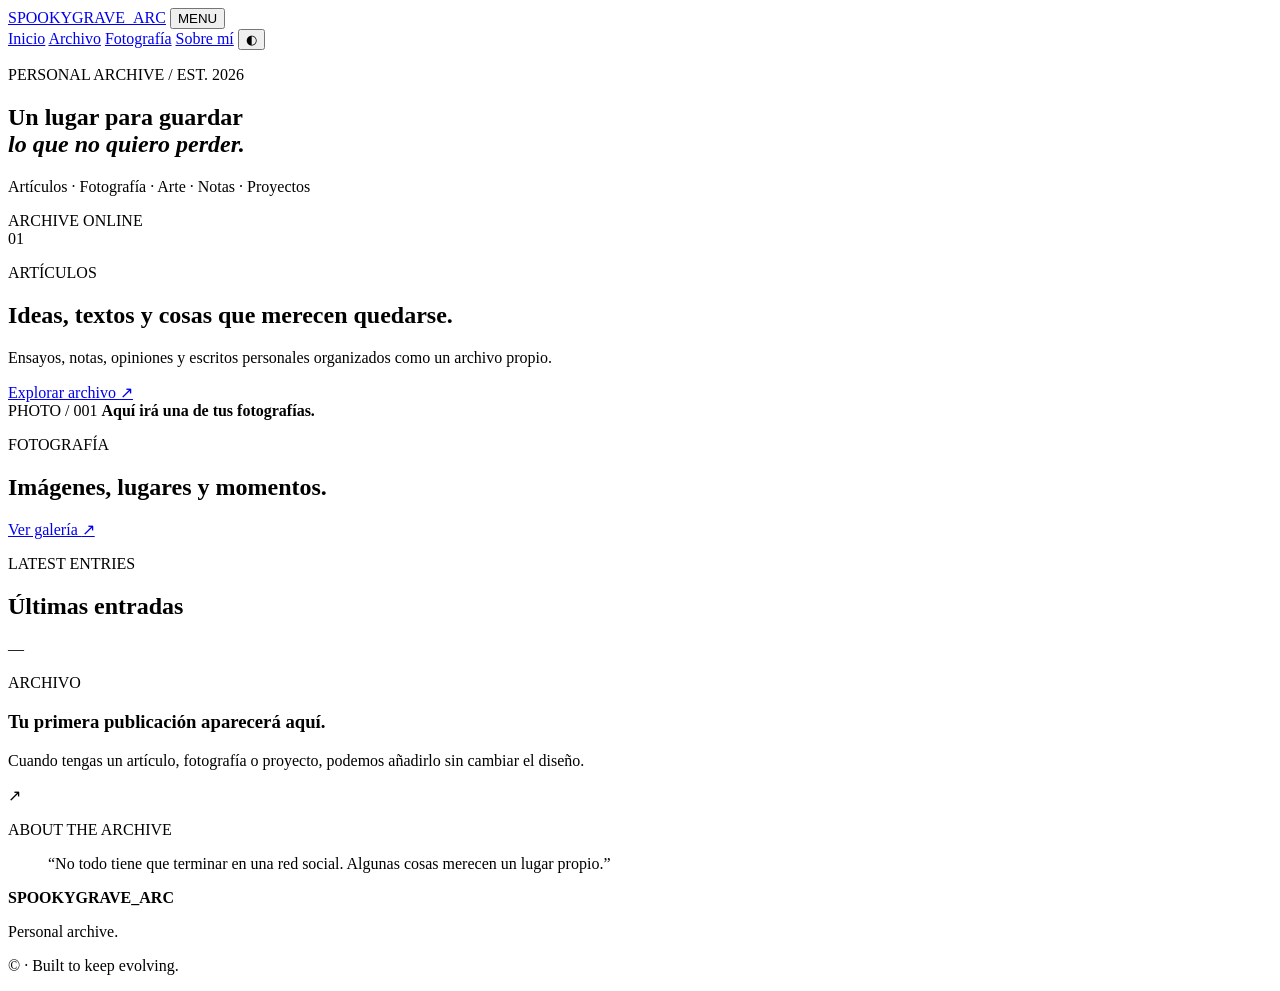
==== index.html @ 37a8100c "Create SPOOKYGRAVE_ARC homepage" ====
<!doctype html>
<html lang="es" data-theme="dark">
<head>
  <meta charset="utf-8" />
  <meta name="viewport" content="width=device-width, initial-scale=1" />
  <meta name="description" content="SPOOKYGRAVE_ARC — archivo personal de artículos, fotografías, arte y proyectos." />
  <title>SPOOKYGRAVE_ARC</title>
  <link rel="stylesheet" href="./styles.css" />
</head>
<body>
  <div class="noise" aria-hidden="true"></div>

  <header class="site-header">
    <a class="brand" href="./index.html" aria-label="Inicio">SPOOKYGRAVE_ARC</a>
    <button class="menu-toggle" aria-expanded="false" aria-controls="main-nav">MENU</button>
    <nav id="main-nav" class="main-nav" aria-label="Navegación principal">
      <a class="active" href="./index.html">Inicio</a>
      <a href="./archive.html">Archivo</a>
      <a href="./photography.html">Fotografía</a>
      <a href="./about.html">Sobre mí</a>
      <button class="theme-toggle" type="button" aria-label="Cambiar tema">◐</button>
    </nav>
  </header>

  <main>
    <section class="hero">
      <p class="eyebrow">PERSONAL ARCHIVE / EST. 2026</p>
      <h1>Un lugar para guardar<br><em>lo que no quiero perder.</em></h1>
      <div class="hero-meta">
        <p>Artículos · Fotografía · Arte · Notas · Proyectos</p>
        <span class="status"><i></i> ARCHIVE ONLINE</span>
      </div>
    </section>

    <section class="featured-grid" aria-label="Secciones principales">
      <article class="feature feature-large">
        <div class="feature-number">01</div>
        <div class="feature-copy">
          <p class="kicker">ARTÍCULOS</p>
          <h2>Ideas, textos y cosas que merecen quedarse.</h2>
          <p class="muted">Ensayos, notas, opiniones y escritos personales organizados como un archivo propio.</p>
          <a class="arrow-link" href="./archive.html">Explorar archivo <span>↗</span></a>
        </div>
      </article>

      <article class="feature image-feature">
        <div class="image-placeholder">
          <span>PHOTO / 001</span>
          <strong>Aquí irá una de tus fotografías.</strong>
        </div>
        <div class="feature-copy compact">
          <p class="kicker">FOTOGRAFÍA</p>
          <h2>Imágenes, lugares y momentos.</h2>
          <a class="arrow-link" href="./photography.html">Ver galería <span>↗</span></a>
        </div>
      </article>
    </section>

    <section class="latest">
      <div class="section-heading">
        <p class="eyebrow">LATEST ENTRIES</p>
        <h2>Últimas entradas</h2>
      </div>

      <div class="entry-list">
        <article class="entry empty-entry">
          <div class="entry-date">—</div>
          <div>
            <p class="entry-type">ARCHIVO</p>
            <h3>Tu primera publicación aparecerá aquí.</h3>
            <p class="muted">Cuando tengas un artículo, fotografía o proyecto, podemos añadirlo sin cambiar el diseño.</p>
          </div>
          <span class="entry-arrow">↗</span>
        </article>
      </div>
    </section>

    <section class="manifesto">
      <p class="eyebrow">ABOUT THE ARCHIVE</p>
      <blockquote>“No todo tiene que terminar en una red social. Algunas cosas merecen un lugar propio.”</blockquote>
    </section>
  </main>

  <footer class="site-footer">
    <div>
      <strong>SPOOKYGRAVE_ARC</strong>
      <p>Personal archive.</p>
    </div>
    <p>© <span id="year"></span> · Built to keep evolving.</p>
  </footer>

  <script src="./script.js"></script>
</body>
</html>
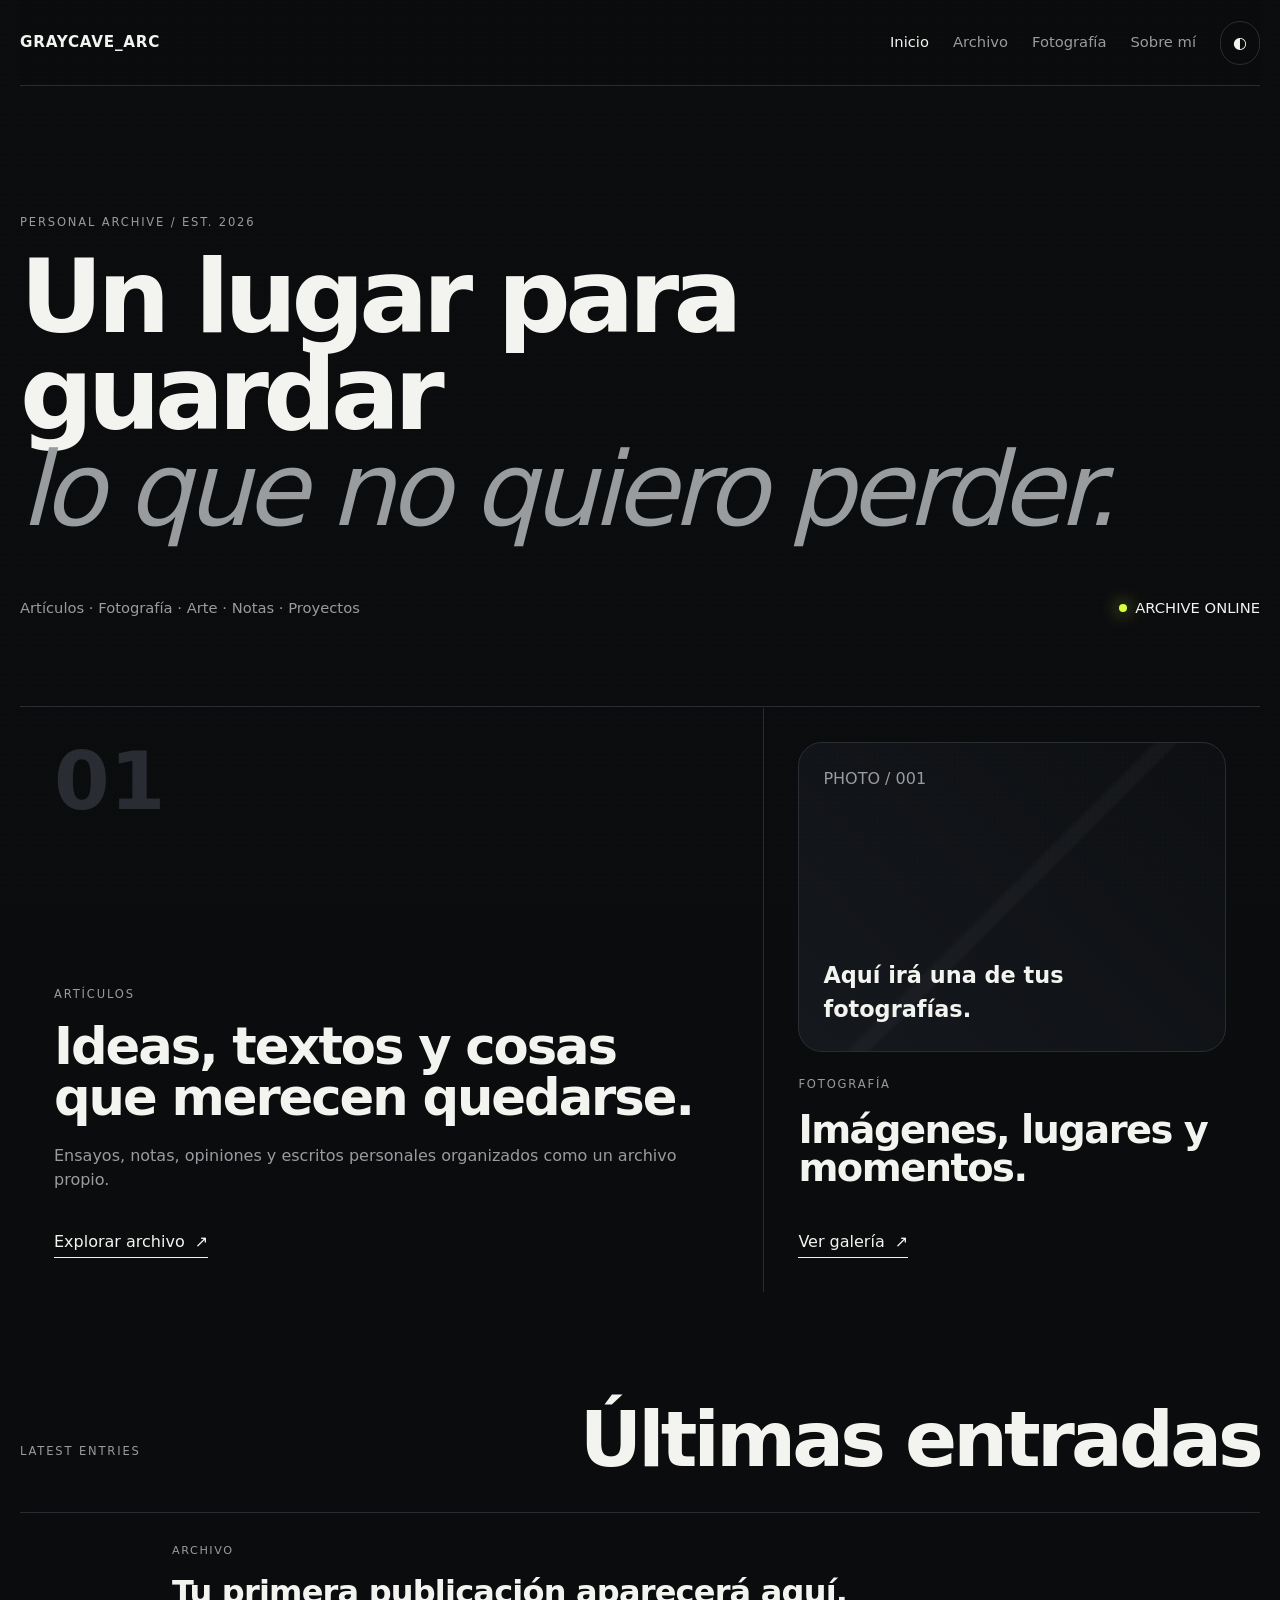
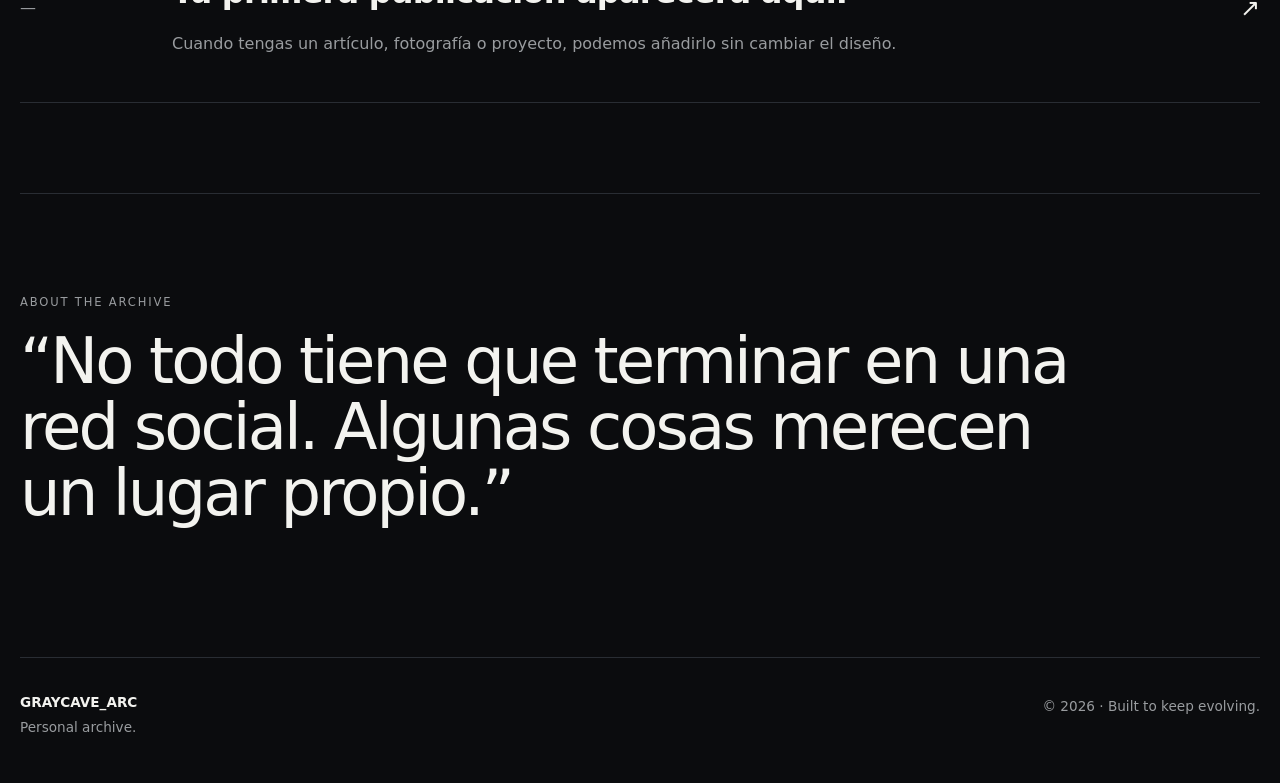
==== commit da2b195b: "Rename site to GRAYCAVE_ARC" ====
--- a/index.html
+++ b/index.html
@@ -3,15 +3,15 @@
 <head>
   <meta charset="utf-8" />
   <meta name="viewport" content="width=device-width, initial-scale=1" />
-  <meta name="description" content="SPOOKYGRAVE_ARC — archivo personal de artículos, fotografías, arte y proyectos." />
-  <title>SPOOKYGRAVE_ARC</title>
+  <meta name="description" content="GRAYCAVE_ARC — archivo personal de artículos, fotografías, arte y proyectos." />
+  <title>GRAYCAVE_ARC</title>
   <link rel="stylesheet" href="./styles.css" />
 </head>
 <body>
   <div class="noise" aria-hidden="true"></div>
 
   <header class="site-header">
-    <a class="brand" href="./index.html" aria-label="Inicio">SPOOKYGRAVE_ARC</a>
+    <a class="brand" href="./index.html" aria-label="Inicio">GRAYCAVE_ARC</a>
     <button class="menu-toggle" aria-expanded="false" aria-controls="main-nav">MENU</button>
     <nav id="main-nav" class="main-nav" aria-label="Navegación principal">
       <a class="active" href="./index.html">Inicio</a>
@@ -83,7 +83,7 @@
 
   <footer class="site-footer">
     <div>
-      <strong>SPOOKYGRAVE_ARC</strong>
+      <strong>GRAYCAVE_ARC</strong>
       <p>Personal archive.</p>
     </div>
     <p>© <span id="year"></span> · Built to keep evolving.</p>
--- a/styles.css
+++ b/styles.css
@@ -0,0 +1,255 @@
+:root {
+  --bg: #0b0c0e;
+  --panel: #111317;
+  --text: #f3f3ef;
+  --muted: #999c9f;
+  --line: #292d33;
+  --accent: #d6ff3f;
+  --max: 1320px;
+  --radius: 24px;
+}
+
+html[data-theme="light"] {
+  --bg: #f2f1ea;
+  --panel: #ffffff;
+  --text: #111214;
+  --muted: #666a70;
+  --line: #d8d8d2;
+  --accent: #294d00;
+}
+
+* { box-sizing: border-box; }
+html { scroll-behavior: smooth; }
+body {
+  margin: 0;
+  background: var(--bg);
+  color: var(--text);
+  font-family: Inter, ui-sans-serif, system-ui, -apple-system, BlinkMacSystemFont, "Segoe UI", sans-serif;
+  line-height: 1.5;
+}
+a { color: inherit; text-decoration: none; }
+button { font: inherit; }
+
+body::selection { background: var(--accent); color: #0b0c0e; }
+
+.noise {
+  pointer-events: none;
+  position: fixed;
+  inset: 0;
+  opacity: .04;
+  z-index: 100;
+  background-image: radial-gradient(rgba(255,255,255,.45) .5px, transparent .5px);
+  background-size: 5px 5px;
+  mix-blend-mode: screen;
+}
+
+.site-header,
+main,
+.site-footer {
+  width: min(calc(100% - 40px), var(--max));
+  margin-inline: auto;
+}
+
+.site-header {
+  display: flex;
+  justify-content: space-between;
+  align-items: center;
+  min-height: 86px;
+  border-bottom: 1px solid var(--line);
+  position: sticky;
+  top: 0;
+  z-index: 20;
+  background: color-mix(in srgb, var(--bg) 92%, transparent);
+  backdrop-filter: blur(16px);
+}
+
+.brand {
+  font-weight: 800;
+  letter-spacing: .05em;
+  font-size: .95rem;
+}
+
+.main-nav { display: flex; gap: 24px; align-items: center; }
+.main-nav a { color: var(--muted); font-size: .92rem; }
+.main-nav a:hover,
+.main-nav a.active { color: var(--text); }
+.theme-toggle,
+.menu-toggle {
+  border: 1px solid var(--line);
+  color: var(--text);
+  background: transparent;
+  padding: 9px 12px;
+  border-radius: 999px;
+  cursor: pointer;
+}
+.menu-toggle { display: none; }
+
+.hero {
+  padding: clamp(80px, 10vw, 150px) 0 72px;
+  border-bottom: 1px solid var(--line);
+}
+.eyebrow,
+.kicker {
+  font-size: .72rem;
+  letter-spacing: .16em;
+  text-transform: uppercase;
+  color: var(--muted);
+  margin: 0 0 18px;
+}
+.hero h1 {
+  font-size: clamp(3.3rem, 8vw, 8.5rem);
+  line-height: .94;
+  letter-spacing: -.055em;
+  margin: 0;
+  max-width: 1100px;
+}
+.hero h1 em { font-weight: 400; color: var(--muted); }
+.hero-meta {
+  display: flex;
+  justify-content: space-between;
+  align-items: center;
+  gap: 24px;
+  padding-top: 44px;
+  color: var(--muted);
+  font-size: .92rem;
+}
+.status { color: var(--text); display: inline-flex; gap: 8px; align-items: center; }
+.status i { width: 8px; height: 8px; border-radius: 50%; background: var(--accent); display: inline-block; box-shadow: 0 0 18px var(--accent); }
+
+.featured-grid {
+  display: grid;
+  grid-template-columns: 1.2fr .8fr;
+  gap: 1px;
+  background: var(--line);
+  margin-top: 1px;
+}
+.feature {
+  background: var(--bg);
+  min-height: 560px;
+  padding: 34px;
+  display: flex;
+  flex-direction: column;
+  justify-content: space-between;
+}
+.feature-number {
+  font-size: 5rem;
+  line-height: 1;
+  color: var(--line);
+  font-weight: 800;
+}
+.feature-copy h2 {
+  font-size: clamp(2.2rem, 4vw, 4.6rem);
+  line-height: 1;
+  letter-spacing: -.04em;
+  margin: 0 0 20px;
+}
+.compact h2 { font-size: clamp(1.8rem, 3vw, 3rem); }
+.muted { color: var(--muted); }
+.arrow-link { display: inline-flex; gap: 10px; margin-top: 22px; border-bottom: 1px solid var(--text); padding-bottom: 3px; width: fit-content; }
+
+.image-feature { gap: 24px; }
+.image-placeholder {
+  flex: 1;
+  min-height: 310px;
+  border: 1px solid var(--line);
+  border-radius: var(--radius);
+  background:
+    linear-gradient(135deg, transparent 0 48%, rgba(255,255,255,.03) 49% 51%, transparent 52%),
+    linear-gradient(45deg, #15181d, #0d0f12);
+  padding: 24px;
+  display: flex;
+  flex-direction: column;
+  justify-content: space-between;
+  color: var(--muted);
+}
+.image-placeholder strong { color: var(--text); max-width: 260px; font-size: 1.4rem; }
+
+.latest { padding: 110px 0 90px; }
+.section-heading { display: flex; justify-content: space-between; align-items: end; gap: 20px; margin-bottom: 34px; }
+.section-heading h2 { font-size: clamp(2.8rem, 6vw, 6rem); line-height: 1; margin: 0; letter-spacing: -.05em; }
+.entry-list { border-top: 1px solid var(--line); }
+.entry {
+  display: grid;
+  grid-template-columns: 120px 1fr auto;
+  gap: 32px;
+  align-items: center;
+  padding: 30px 0;
+  border-bottom: 1px solid var(--line);
+}
+.entry-date { color: var(--muted); font-variant-numeric: tabular-nums; }
+.entry-type { margin: 0 0 8px; font-size: .7rem; letter-spacing: .14em; color: var(--muted); }
+.entry h3 { margin: 0; font-size: clamp(1.35rem, 2.5vw, 2.2rem); letter-spacing: -.025em; }
+.entry-arrow { font-size: 1.5rem; }
+
+.manifesto {
+  border-top: 1px solid var(--line);
+  padding: 100px 0 130px;
+}
+.manifesto blockquote {
+  margin: 0;
+  max-width: 1050px;
+  font-size: clamp(2.2rem, 5vw, 5.5rem);
+  line-height: 1.03;
+  letter-spacing: -.045em;
+}
+
+.site-footer {
+  display: flex;
+  justify-content: space-between;
+  gap: 30px;
+  border-top: 1px solid var(--line);
+  padding: 34px 0 46px;
+  color: var(--muted);
+  font-size: .85rem;
+}
+.site-footer strong { color: var(--text); }
+.site-footer p { margin: 4px 0 0; }
+
+.page-shell { padding: 90px 0 120px; }
+.page-title { font-size: clamp(3.2rem, 8vw, 8rem); line-height: .95; margin: 0 0 26px; letter-spacing: -.05em; }
+.page-intro { color: var(--muted); max-width: 720px; font-size: 1.15rem; }
+.card-grid { display: grid; grid-template-columns: repeat(3, 1fr); gap: 18px; margin-top: 58px; }
+.card { min-height: 280px; border: 1px solid var(--line); border-radius: var(--radius); padding: 24px; display: flex; flex-direction: column; justify-content: space-between; background: var(--panel); }
+.card h3 { font-size: 1.5rem; margin: 0; }
+.card p { color: var(--muted); }
+.photo-grid { display: grid; grid-template-columns: repeat(12, 1fr); gap: 12px; margin-top: 50px; }
+.photo-tile { min-height: 260px; border: 1px solid var(--line); background: var(--panel); border-radius: 18px; padding: 18px; display: flex; align-items: end; color: var(--muted); }
+.photo-tile:nth-child(1) { grid-column: span 7; min-height: 420px; }
+.photo-tile:nth-child(2) { grid-column: span 5; }
+.photo-tile:nth-child(3) { grid-column: span 5; }
+.photo-tile:nth-child(4) { grid-column: span 7; min-height: 360px; }
+
+@media (max-width: 860px) {
+  .site-header { min-height: 72px; }
+  .menu-toggle { display: inline-block; }
+  .main-nav {
+    position: absolute;
+    top: 72px;
+    left: 0;
+    right: 0;
+    display: none;
+    flex-direction: column;
+    align-items: stretch;
+    padding: 22px 0 28px;
+    background: var(--bg);
+    border-bottom: 1px solid var(--line);
+  }
+  .main-nav.open { display: flex; }
+  .featured-grid { grid-template-columns: 1fr; }
+  .feature { min-height: 460px; }
+  .hero-meta { align-items: flex-start; flex-direction: column; }
+  .entry { grid-template-columns: 1fr auto; }
+  .entry-date { grid-column: 1 / -1; }
+  .card-grid { grid-template-columns: 1fr; }
+  .photo-tile,
+  .photo-tile:nth-child(n) { grid-column: 1 / -1; min-height: 300px; }
+}
+
+@media (max-width: 560px) {
+  .site-header,
+  main,
+  .site-footer { width: min(calc(100% - 24px), var(--max)); }
+  .hero { padding-top: 64px; }
+  .feature { padding: 24px; }
+  .site-footer { flex-direction: column; }
+}
